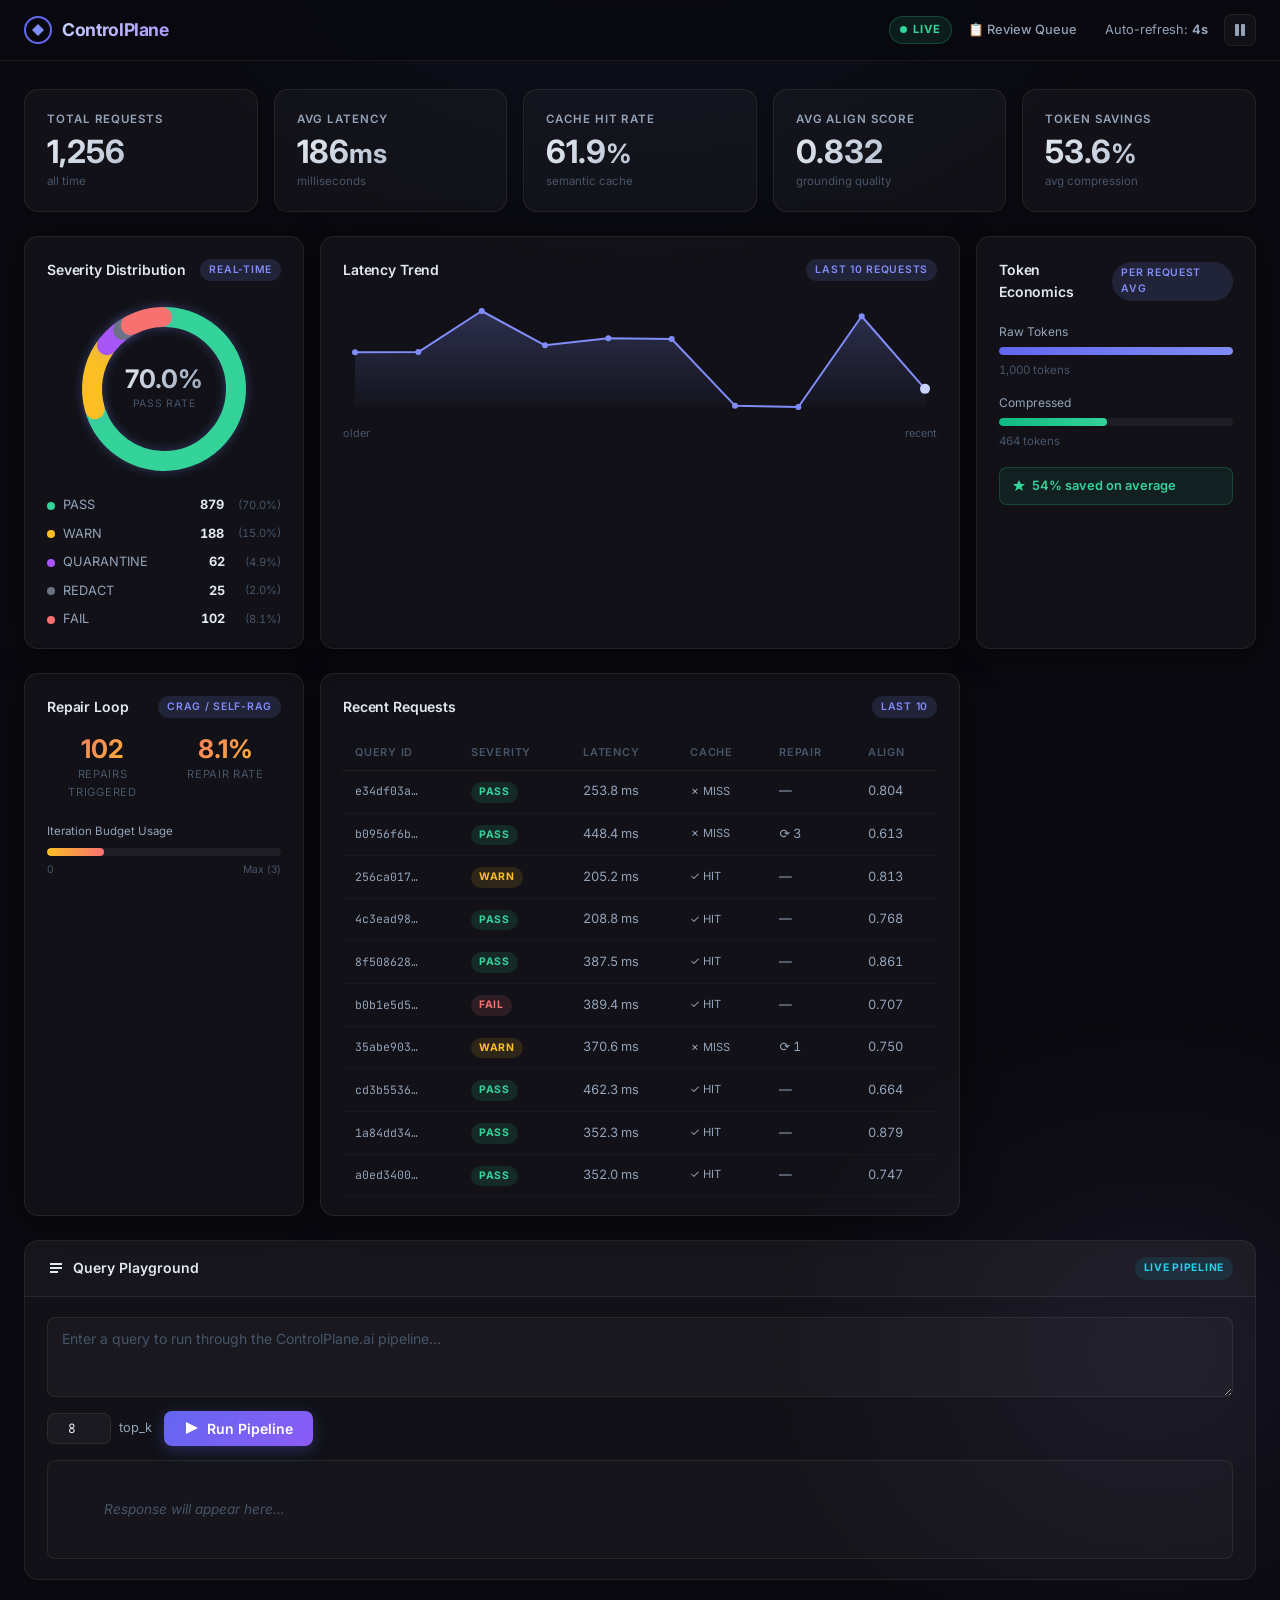
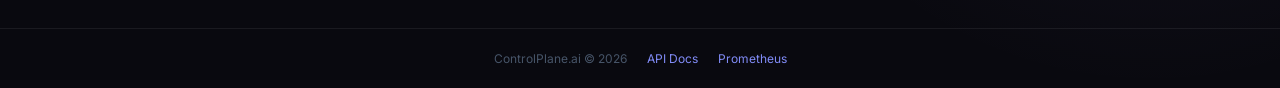
==== dashboard/index.html @ f4336ec2 "Initial commit for ControlPlane.ai Governance Architecture (removed large checkpoint)" ====
<!DOCTYPE html>
<html lang="en">
<head>
  <meta charset="UTF-8" />
  <meta name="viewport" content="width=device-width, initial-scale=1.0" />
  <title>ControlPlane.ai — Live Metrics Dashboard</title>
  <meta name="description" content="Real-time observability dashboard for the ControlPlane.ai LLM middleware: latency, token economics, cache performance, and hallucination detection." />
  <link rel="preconnect" href="https://fonts.googleapis.com" />
  <link rel="preconnect" href="https://fonts.gstatic.com" crossorigin />
  <link href="https://fonts.googleapis.com/css2?family=Inter:wght@300;400;500;600;700&family=JetBrains+Mono:wght@400;500&display=swap" rel="stylesheet" />
  <link rel="stylesheet" href="dashboard.css" />
</head>
<body>
  <!-- ═══════════════════════════════════════════════════════
       HEADER
  ════════════════════════════════════════════════════════ -->
  <header class="header">
    <div class="header-inner">
      <div class="logo-group">
        <div class="logo-icon" aria-hidden="true">
          <svg width="28" height="28" viewBox="0 0 28 28" fill="none">
            <circle cx="14" cy="14" r="13" stroke="url(#lg1)" stroke-width="2"/>
            <path d="M8 14 L14 8 L20 14 L14 20 Z" fill="url(#lg2)"/>
            <defs>
              <linearGradient id="lg1" x1="0" y1="0" x2="28" y2="28">
                <stop stop-color="#6366f1"/>
                <stop offset="1" stop-color="#a78bfa"/>
              </linearGradient>
              <linearGradient id="lg2" x1="0" y1="0" x2="28" y2="28">
                <stop stop-color="#818cf8"/>
                <stop offset="1" stop-color="#c4b5fd"/>
              </linearGradient>
            </defs>
          </svg>
        </div>
        <span class="logo-text">ControlPlane<span class="logo-dot">.ai</span></span>
      </div>
      <div class="header-right">
        <div class="live-badge" id="liveIndicator">
          <span class="live-dot"></span>
          <span>LIVE</span>
        </div>
        <a href="/dashboard/hitl.html" style="color: var(--clr-text-sub); font-size: 0.8rem; text-decoration: none; margin-right: 12px; font-weight: 500;">📋 Review Queue</a>
        <span class="update-label">Auto-refresh: <strong id="refreshCountdown">5s</strong></span>
        <button class="btn-icon" id="pauseBtn" title="Pause refresh" aria-label="Pause auto-refresh">
          <svg width="16" height="16" viewBox="0 0 16 16" fill="currentColor">
            <rect x="3" y="2" width="4" height="12" rx="1"/>
            <rect x="9" y="2" width="4" height="12" rx="1"/>
          </svg>
        </button>
      </div>
    </div>
  </header>

  <!-- ═══════════════════════════════════════════════════════
       MAIN CONTENT
  ════════════════════════════════════════════════════════ -->
  <main class="main">

    <!-- ── KPI Row ─────────────────────────────────────── -->
    <section class="kpi-row" aria-label="Key Performance Indicators">
      <div class="kpi-card" id="kpiTotal">
        <div class="kpi-label">Total Requests</div>
        <div class="kpi-value" id="valTotal">—</div>
        <div class="kpi-sub">all time</div>
      </div>
      <div class="kpi-card kpi-latency" id="kpiLatency">
        <div class="kpi-label">Avg Latency</div>
        <div class="kpi-value" id="valLatency">—</div>
        <div class="kpi-sub">milliseconds</div>
      </div>
      <div class="kpi-card kpi-cache" id="kpiCache">
        <div class="kpi-label">Cache Hit Rate</div>
        <div class="kpi-value" id="valCacheRate">—</div>
        <div class="kpi-sub">semantic cache</div>
      </div>
      <div class="kpi-card kpi-align" id="kpiAlign">
        <div class="kpi-label">Avg Align Score</div>
        <div class="kpi-value" id="valAlign">—</div>
        <div class="kpi-sub">grounding quality</div>
      </div>
      <div class="kpi-card kpi-savings" id="kpiSavings">
        <div class="kpi-label">Token Savings</div>
        <div class="kpi-value" id="valSavings">—</div>
        <div class="kpi-sub">avg compression</div>
      </div>
    </section>

    <!-- ── Charts Row ──────────────────────────────────── -->
    <section class="charts-row" aria-label="Pipeline Analytics">

      <!-- Severity Distribution -->
      <div class="chart-card" id="severityCard">
        <div class="chart-header">
          <h2 class="chart-title">Severity Distribution</h2>
          <span class="chart-badge">Real-time</span>
        </div>
        <div class="donut-container">
          <canvas id="severityChart" width="180" height="180" aria-label="Severity distribution donut chart"></canvas>
          <div class="donut-center">
            <div class="donut-center-value" id="donutPassPct">—</div>
            <div class="donut-center-label">PASS rate</div>
          </div>
        </div>
        <div class="legend" id="severityLegend">
          <div class="legend-item"><span class="legend-dot pass"></span> PASS <strong id="legPass">0</strong><span id="legPassPct" class="legend-pct"></span></div>
          <div class="legend-item"><span class="legend-dot warn"></span> WARN <strong id="legWarn">0</strong><span id="legWarnPct" class="legend-pct"></span></div>
          <div class="legend-item"><span class="legend-dot quarantine"></span> QUARANTINE <strong id="legQuarantine">0</strong><span id="legQuarantinePct" class="legend-pct"></span></div>
          <div class="legend-item"><span class="legend-dot redact"></span> REDACT <strong id="legRedact">0</strong><span id="legRedactPct" class="legend-pct"></span></div>
          <div class="legend-item"><span class="legend-dot fail"></span> FAIL <strong id="legFail">0</strong><span id="legFailPct" class="legend-pct"></span></div>
        </div>
      </div>

      <!-- Latency Sparkline -->
      <div class="chart-card wide" id="latencyCard">
        <div class="chart-header">
          <h2 class="chart-title">Latency Trend</h2>
          <span class="chart-badge">Last 10 requests</span>
        </div>
        <div class="sparkline-container">
          <canvas id="latencyChart" aria-label="Latency sparkline chart"></canvas>
        </div>
        <div class="sparkline-labels">
          <span>older</span>
          <span>recent</span>
        </div>
      </div>

      <!-- Token Economics -->
      <div class="chart-card" id="tokenCard">
        <div class="chart-header">
          <h2 class="chart-title">Token Economics</h2>
          <span class="chart-badge">Per request avg</span>
        </div>
        <div class="token-bars">
          <div class="token-bar-group">
            <div class="token-bar-label">Raw Tokens</div>
            <div class="token-bar-track">
              <div class="token-bar raw" id="barRaw" style="width: 100%"></div>
            </div>
            <div class="token-bar-val" id="valRawTokens">—</div>
          </div>
          <div class="token-bar-group">
            <div class="token-bar-label">Compressed</div>
            <div class="token-bar-track">
              <div class="token-bar compressed" id="barCompressed" style="width: 50%"></div>
            </div>
            <div class="token-bar-val" id="valCompressedTokens">—</div>
          </div>
        </div>
        <div class="token-savings-badge" id="tokenSavingsBadge">
          <svg width="14" height="14" viewBox="0 0 14 14" fill="currentColor"><path d="M7 1L9 5H13L9.5 8L11 12L7 9.5L3 12L4.5 8L1 5H5L7 1Z"/></svg>
          <span id="tokenSavingsText">—% saved</span>
        </div>
      </div>

    </section>

    <!-- ── Bottom Row ──────────────────────────────────── -->
    <section class="bottom-row" aria-label="Repair Loop and Recent Activity">

      <!-- Repair Loop Stats -->
      <div class="chart-card" id="repairCard">
        <div class="chart-header">
          <h2 class="chart-title">Repair Loop</h2>
          <span class="chart-badge">CRAG / Self-RAG</span>
        </div>
        <div class="repair-stats">
          <div class="repair-stat">
            <div class="repair-stat-val" id="valRepairCount">—</div>
            <div class="repair-stat-label">Repairs Triggered</div>
          </div>
          <div class="repair-stat">
            <div class="repair-stat-val" id="valRepairRate">—</div>
            <div class="repair-stat-label">Repair Rate</div>
          </div>
        </div>
        <div class="repair-meter-label">Iteration Budget Usage</div>
        <div class="repair-meter-track">
          <div class="repair-meter-fill" id="repairMeter" style="width: 0%"></div>
        </div>
        <div class="repair-meter-captions">
          <span>0</span>
          <span>Max (3)</span>
        </div>
      </div>

      <!-- Recent Requests Table -->
      <div class="chart-card wide" id="recentCard">
        <div class="chart-header">
          <h2 class="chart-title">Recent Requests</h2>
          <span class="chart-badge">Last 10</span>
        </div>
        <div class="table-wrapper">
          <table class="req-table" id="recentTable" aria-label="Recent pipeline requests">
            <thead>
              <tr>
                <th>Query ID</th>
                <th>Severity</th>
                <th>Latency</th>
                <th>Cache</th>
                <th>Repair</th>
                <th>Align</th>
              </tr>
            </thead>
            <tbody id="recentTableBody">
              <tr><td colspan="6" class="empty-row">Waiting for data…</td></tr>
            </tbody>
          </table>
        </div>
      </div>

    </section>

    <!-- ── Try It Panel ────────────────────────────────── -->
    <section class="try-panel" aria-label="Live query playground">
      <div class="try-header">
        <h2 class="try-title">
          <svg width="18" height="18" viewBox="0 0 18 18" fill="currentColor" aria-hidden="true">
            <path d="M3 3h12v2H3V3zm0 4h12v2H3V7zm0 4h8v2H3v-2z"/>
          </svg>
          Query Playground
        </h2>
        <span class="try-badge">Live Pipeline</span>
      </div>
      <div class="try-body">
        <textarea
          id="queryInput"
          class="query-textarea"
          placeholder="Enter a query to run through the ControlPlane.ai pipeline…"
          rows="3"
          aria-label="Query input"
        ></textarea>
        <div class="try-controls">
          <label class="try-option">
            <input type="number" id="topKInput" value="8" min="1" max="50" aria-label="Top K chunks" />
            <span>top_k</span>
          </label>
          <button class="btn-primary" id="submitQueryBtn" aria-label="Submit query">
            <svg width="16" height="16" viewBox="0 0 16 16" fill="currentColor" aria-hidden="true">
              <path d="M2 2l12 6-12 6V2z"/>
            </svg>
            Run Pipeline
          </button>
        </div>
        <div class="try-output" id="tryOutput" aria-live="polite">
          <span class="try-placeholder">Response will appear here…</span>
        </div>
      </div>
    </section>

  </main>

  <!-- ═══════════════════════════════════════════════════════
       FOOTER
  ════════════════════════════════════════════════════════ -->
  <footer class="footer">
    <span>ControlPlane.ai © 2026</span>
    <a href="/docs" class="footer-link" target="_blank" rel="noopener">API Docs</a>
    <a href="/metrics" class="footer-link" target="_blank" rel="noopener">Prometheus</a>
  </footer>

  <script src="dashboard.js"></script>
</body>
</html>
---- dashboard/dashboard.css ----
/* ═══════════════════════════════════════════════════════════
   ControlPlane.ai — Dashboard Styles
   Design system: dark glassmorphism + indigo-violet palette
   ════════════════════════════════════════════════════════ */

/* ── Tokens ─────────────────────────────────────────────── */
:root {
  --clr-bg: #09090f;
  --clr-surface: rgba(255, 255, 255, 0.035);
  --clr-surface-hover: rgba(255, 255, 255, 0.06);
  --clr-border: rgba(255, 255, 255, 0.07);
  --clr-border-hover: rgba(255, 255, 255, 0.14);

  --clr-primary: #818cf8;
  --clr-primary-dim: rgba(129, 140, 248, 0.15);
  --clr-violet: #a78bfa;
  --clr-cyan: #22d3ee;

  --clr-pass: #34d399;
  --clr-warn: #fbbf24;
  --clr-fail: #f87171;
  --clr-quarantine: #a855f7;
  --clr-redact: #6b7280;

  --clr-text: #e2e8f0;
  --clr-text-sub: #94a3b8;
  --clr-text-dim: #475569;

  --radius-sm: 8px;
  --radius-md: 14px;
  --radius-lg: 20px;

  --font-body: 'Inter', system-ui, sans-serif;
  --font-mono: 'JetBrains Mono', 'Fira Code', monospace;

  --shadow-glow: 0 0 40px rgba(129, 140, 248, 0.08);
  --shadow-card: 0 4px 32px rgba(0, 0, 0, 0.4);
}

/* ── Reset & Base ────────────────────────────────────────── */
*, *::before, *::after { box-sizing: border-box; margin: 0; padding: 0; }

html { font-size: 16px; scroll-behavior: smooth; }

body {
  font-family: var(--font-body);
  background: var(--clr-bg);
  color: var(--clr-text);
  min-height: 100vh;
  line-height: 1.6;
  background-image:
    radial-gradient(ellipse 80% 60% at 50% -20%, rgba(99, 102, 241, 0.12) 0%, transparent 60%),
    radial-gradient(ellipse 60% 40% at 90% 80%, rgba(167, 139, 250, 0.07) 0%, transparent 50%);
}

/* ── Header ─────────────────────────────────────────────── */
.header {
  position: sticky;
  top: 0;
  z-index: 100;
  backdrop-filter: blur(20px);
  -webkit-backdrop-filter: blur(20px);
  background: rgba(9, 9, 15, 0.85);
  border-bottom: 1px solid var(--clr-border);
}

.header-inner {
  max-width: 1400px;
  margin: 0 auto;
  padding: 0 24px;
  height: 60px;
  display: flex;
  align-items: center;
  justify-content: space-between;
}

.logo-group {
  display: flex;
  align-items: center;
  gap: 10px;
}

.logo-icon { display: flex; align-items: center; }

.logo-text {
  font-size: 1.1rem;
  font-weight: 700;
  letter-spacing: -0.02em;
  background: linear-gradient(135deg, #c7d2fe, #a78bfa);
  -webkit-background-clip: text;
  -webkit-text-fill-color: transparent;
  background-clip: text;
}

.logo-dot { opacity: 0.7; }

.header-right {
  display: flex;
  align-items: center;
  gap: 16px;
}

.live-badge {
  display: flex;
  align-items: center;
  gap: 6px;
  font-size: 0.7rem;
  font-weight: 700;
  letter-spacing: 0.08em;
  color: var(--clr-pass);
  background: rgba(52, 211, 153, 0.1);
  border: 1px solid rgba(52, 211, 153, 0.25);
  border-radius: 100px;
  padding: 4px 10px;
}

.live-dot {
  width: 7px;
  height: 7px;
  border-radius: 50%;
  background: var(--clr-pass);
  animation: pulse-dot 2s ease-in-out infinite;
}

@keyframes pulse-dot {
  0%, 100% { opacity: 1; transform: scale(1); }
  50% { opacity: 0.5; transform: scale(0.7); }
}

.update-label {
  font-size: 0.8rem;
  color: var(--clr-text-sub);
}

.btn-icon {
  width: 32px;
  height: 32px;
  border: 1px solid var(--clr-border);
  border-radius: var(--radius-sm);
  background: var(--clr-surface);
  color: var(--clr-text-sub);
  cursor: pointer;
  display: flex;
  align-items: center;
  justify-content: center;
  transition: all 0.2s;
}

.btn-icon:hover {
  background: var(--clr-surface-hover);
  border-color: var(--clr-border-hover);
  color: var(--clr-text);
}

/* ── Main Layout ─────────────────────────────────────────── */
.main {
  max-width: 1400px;
  margin: 0 auto;
  padding: 28px 24px 48px;
  display: flex;
  flex-direction: column;
  gap: 24px;
}

/* ── KPI Row ─────────────────────────────────────────────── */
.kpi-row {
  display: grid;
  grid-template-columns: repeat(5, 1fr);
  gap: 16px;
}

.kpi-card {
  background: var(--clr-surface);
  border: 1px solid var(--clr-border);
  border-radius: var(--radius-md);
  padding: 20px 22px;
  position: relative;
  overflow: hidden;
  transition: border-color 0.2s, transform 0.2s;
  cursor: default;
}

.kpi-card::before {
  content: '';
  position: absolute;
  top: 0; left: 0; right: 0;
  height: 2px;
  background: linear-gradient(90deg, var(--clr-primary), var(--clr-violet));
  opacity: 0;
  transition: opacity 0.3s;
}

.kpi-card:hover {
  border-color: var(--clr-border-hover);
  transform: translateY(-2px);
}

.kpi-card:hover::before { opacity: 1; }

.kpi-latency::before { background: linear-gradient(90deg, var(--clr-cyan), var(--clr-primary)); }
.kpi-cache::before   { background: linear-gradient(90deg, var(--clr-pass), var(--clr-cyan)); }
.kpi-align::before   { background: linear-gradient(90deg, var(--clr-warn), var(--clr-violet)); }
.kpi-savings::before { background: linear-gradient(90deg, var(--clr-violet), var(--clr-fail)); }

.kpi-label {
  font-size: 0.72rem;
  font-weight: 600;
  text-transform: uppercase;
  letter-spacing: 0.08em;
  color: var(--clr-text-sub);
  margin-bottom: 8px;
}

.kpi-value {
  font-size: 2rem;
  font-weight: 700;
  line-height: 1;
  background: linear-gradient(135deg, #e2e8f0, #94a3b8);
  -webkit-background-clip: text;
  -webkit-text-fill-color: transparent;
  background-clip: text;
  margin-bottom: 4px;
}

.kpi-sub {
  font-size: 0.72rem;
  color: var(--clr-text-dim);
}

/* ── Chart Cards ─────────────────────────────────────────── */
.charts-row, .bottom-row {
  display: grid;
  grid-template-columns: 280px 1fr 280px;
  gap: 16px;
}

.chart-card {
  background: var(--clr-surface);
  border: 1px solid var(--clr-border);
  border-radius: var(--radius-md);
  padding: 22px 22px 18px;
  box-shadow: var(--shadow-card);
  transition: border-color 0.2s;
}

.chart-card:hover { border-color: var(--clr-border-hover); }

.chart-card.wide { grid-column: 2 / 3; }

.chart-header {
  display: flex;
  align-items: center;
  justify-content: space-between;
  margin-bottom: 18px;
}

.chart-title {
  font-size: 0.875rem;
  font-weight: 600;
  color: var(--clr-text);
  letter-spacing: -0.01em;
}

.chart-badge {
  font-size: 0.65rem;
  font-weight: 600;
  text-transform: uppercase;
  letter-spacing: 0.07em;
  color: var(--clr-primary);
  background: var(--clr-primary-dim);
  border-radius: 100px;
  padding: 3px 9px;
}

/* ── Donut Chart ─────────────────────────────────────────── */
.donut-container {
  position: relative;
  display: flex;
  justify-content: center;
  align-items: center;
  margin: 0 auto 16px;
  width: 180px;
  height: 180px;
}

.donut-center {
  position: absolute;
  text-align: center;
  pointer-events: none;
}

.donut-center-value {
  font-size: 1.6rem;
  font-weight: 700;
  background: linear-gradient(135deg, #e2e8f0, #94a3b8);
  -webkit-background-clip: text;
  -webkit-text-fill-color: transparent;
  background-clip: text;
  line-height: 1;
}

.donut-center-label {
  font-size: 0.65rem;
  color: var(--clr-text-dim);
  text-transform: uppercase;
  letter-spacing: 0.07em;
  margin-top: 4px;
}

.legend {
  display: flex;
  flex-direction: column;
  gap: 8px;
}

.legend-item {
  display: flex;
  align-items: center;
  gap: 8px;
  font-size: 0.8rem;
  color: var(--clr-text-sub);
}

.legend-item strong { margin-left: auto; color: var(--clr-text); font-variant-numeric: tabular-nums; }
.legend-pct { font-size: 0.7rem; color: var(--clr-text-dim); margin-left: 6px; font-variant-numeric: tabular-nums; min-width: 42px; text-align: right; }

.legend-dot {
  width: 8px;
  height: 8px;
  border-radius: 50%;
  flex-shrink: 0;
}

.legend-dot.pass { background: var(--clr-pass); }
.legend-dot.warn { background: var(--clr-warn); }
.legend-dot.quarantine { background: var(--clr-quarantine); }
.legend-dot.redact { background: var(--clr-redact); }
.legend-dot.fail { background: var(--clr-fail); }

/* ── Sparkline ───────────────────────────────────────────── */
.sparkline-container {
  width: 100%;
  height: 120px;
  position: relative;
}

.sparkline-container canvas { width: 100% !important; height: 100% !important; }

.sparkline-labels {
  display: flex;
  justify-content: space-between;
  font-size: 0.68rem;
  color: var(--clr-text-dim);
  margin-top: 6px;
}

/* ── Token Economics ─────────────────────────────────────── */
.token-bars {
  display: flex;
  flex-direction: column;
  gap: 14px;
  margin-bottom: 16px;
}

.token-bar-group { display: flex; flex-direction: column; gap: 6px; }

.token-bar-label { font-size: 0.75rem; color: var(--clr-text-sub); }

.token-bar-track {
  height: 8px;
  background: rgba(255,255,255,0.05);
  border-radius: 100px;
  overflow: hidden;
}

.token-bar {
  height: 100%;
  border-radius: 100px;
  transition: width 0.6s cubic-bezier(0.4, 0, 0.2, 1);
}

.token-bar.raw { background: linear-gradient(90deg, #6366f1, #818cf8); }
.token-bar.compressed { background: linear-gradient(90deg, #10b981, #34d399); }

.token-bar-val {
  font-size: 0.72rem;
  color: var(--clr-text-dim);
  font-variant-numeric: tabular-nums;
}

.token-savings-badge {
  display: flex;
  align-items: center;
  gap: 6px;
  background: rgba(52, 211, 153, 0.08);
  border: 1px solid rgba(52, 211, 153, 0.2);
  border-radius: var(--radius-sm);
  padding: 8px 12px;
  font-size: 0.8rem;
  font-weight: 600;
  color: var(--clr-pass);
}

/* ── Repair Loop ─────────────────────────────────────────── */
.repair-stats {
  display: grid;
  grid-template-columns: 1fr 1fr;
  gap: 12px;
  margin-bottom: 20px;
}

.repair-stat { text-align: center; }

.repair-stat-val {
  font-size: 1.6rem;
  font-weight: 700;
  background: linear-gradient(135deg, #f87171, #fbbf24);
  -webkit-background-clip: text;
  -webkit-text-fill-color: transparent;
  background-clip: text;
  line-height: 1;
}

.repair-stat-label {
  font-size: 0.7rem;
  color: var(--clr-text-dim);
  margin-top: 4px;
  text-transform: uppercase;
  letter-spacing: 0.06em;
}

.repair-meter-label {
  font-size: 0.72rem;
  color: var(--clr-text-sub);
  margin-bottom: 8px;
}

.repair-meter-track {
  height: 8px;
  background: rgba(255,255,255,0.05);
  border-radius: 100px;
  overflow: hidden;
  margin-bottom: 6px;
}

.repair-meter-fill {
  height: 100%;
  background: linear-gradient(90deg, #fbbf24, #f87171);
  border-radius: 100px;
  transition: width 0.6s cubic-bezier(0.4, 0, 0.2, 1);
}

.repair-meter-captions {
  display: flex;
  justify-content: space-between;
  font-size: 0.65rem;
  color: var(--clr-text-dim);
}

/* ── Recent Requests Table ───────────────────────────────── */
.table-wrapper { overflow-x: auto; }

.req-table {
  width: 100%;
  border-collapse: collapse;
  font-size: 0.8rem;
}

.req-table th {
  text-align: left;
  padding: 8px 12px;
  font-size: 0.68rem;
  font-weight: 600;
  text-transform: uppercase;
  letter-spacing: 0.07em;
  color: var(--clr-text-dim);
  border-bottom: 1px solid var(--clr-border);
}

.req-table td {
  padding: 10px 12px;
  border-bottom: 1px solid rgba(255,255,255,0.03);
  font-variant-numeric: tabular-nums;
  color: var(--clr-text-sub);
  vertical-align: middle;
}

.req-table tbody tr {
  transition: background 0.15s;
}

.req-table tbody tr:hover { background: rgba(255,255,255,0.02); }

.empty-row { text-align: center; color: var(--clr-text-dim); padding: 32px !important; }

.sev-pill {
  display: inline-block;
  font-size: 0.65rem;
  font-weight: 700;
  text-transform: uppercase;
  letter-spacing: 0.07em;
  border-radius: 100px;
  padding: 2px 8px;
}

.sev-pill.pass { background: rgba(52,211,153,0.12); color: var(--clr-pass); }
.sev-pill.warn { background: rgba(251,191,36,0.12); color: var(--clr-warn); }
.sev-pill.fail { background: rgba(248,113,113,0.12); color: var(--clr-fail); }
.sev-pill.quarantine { background: rgba(168,85,247,0.12); color: var(--clr-quarantine); }
.sev-pill.redact { background: rgba(107,114,128,0.12); color: var(--clr-redact); }

strong.pass, .tag.pass {
  color: var(--clr-pass);
  border-color: var(--clr-pass);
  background: rgba(52, 211, 153, 0.1);
}
strong.warn, .tag.warn {
  color: var(--clr-warn);
  border-color: var(--clr-warn);
  background: rgba(251, 191, 36, 0.1);
}
strong.fail, .tag.fail {
  color: var(--clr-fail);
  border-color: var(--clr-fail);
  background: rgba(248, 113, 113, 0.1);
}
strong.quarantine, .tag.quarantine {
  color: var(--clr-quarantine);
  border-color: var(--clr-quarantine);
  background: rgba(168, 85, 247, 0.1);
}
strong.redact, .tag.redact {
  color: var(--clr-redact);
  border-color: var(--clr-redact);
  background: rgba(107, 114, 128, 0.1);
}

.cache-hit   { color: var(--clr-pass); font-size: 0.7rem; }
.cache-miss  { color: var(--clr-text-dim); font-size: 0.7rem; }
.query-id    { font-family: var(--font-mono); font-size: 0.72rem; color: var(--clr-text-dim); }

/* ── Query Playground ────────────────────────────────────── */
.try-panel {
  background: var(--clr-surface);
  border: 1px solid var(--clr-border);
  border-radius: var(--radius-md);
  overflow: hidden;
}

.try-header {
  display: flex;
  align-items: center;
  justify-content: space-between;
  padding: 16px 22px;
  border-bottom: 1px solid var(--clr-border);
  background: rgba(255,255,255,0.02);
}

.try-title {
  font-size: 0.875rem;
  font-weight: 600;
  display: flex;
  align-items: center;
  gap: 8px;
  color: var(--clr-text);
}

.try-badge {
  font-size: 0.65rem;
  font-weight: 700;
  text-transform: uppercase;
  letter-spacing: 0.07em;
  color: var(--clr-cyan);
  background: rgba(34, 211, 238, 0.1);
  border-radius: 100px;
  padding: 3px 9px;
}

.try-body { padding: 20px 22px; display: flex; flex-direction: column; gap: 14px; }

.query-textarea {
  width: 100%;
  background: rgba(255,255,255,0.03);
  border: 1px solid var(--clr-border);
  border-radius: var(--radius-sm);
  color: var(--clr-text);
  font-family: var(--font-body);
  font-size: 0.875rem;
  padding: 12px 14px;
  resize: vertical;
  min-height: 80px;
  transition: border-color 0.2s, box-shadow 0.2s;
  outline: none;
}

.query-textarea:focus {
  border-color: var(--clr-primary);
  box-shadow: 0 0 0 3px rgba(129, 140, 248, 0.12);
}

.query-textarea::placeholder { color: var(--clr-text-dim); }

.try-controls {
  display: flex;
  align-items: center;
  gap: 12px;
}

.try-option {
  display: flex;
  align-items: center;
  gap: 8px;
  font-size: 0.8rem;
  color: var(--clr-text-sub);
  cursor: pointer;
}

.try-option input[type="number"] {
  width: 64px;
  background: rgba(255,255,255,0.04);
  border: 1px solid var(--clr-border);
  border-radius: var(--radius-sm);
  color: var(--clr-text);
  font-family: var(--font-mono);
  font-size: 0.8rem;
  padding: 6px 8px;
  text-align: center;
  outline: none;
  transition: border-color 0.2s;
}

.try-option input[type="number"]:focus { border-color: var(--clr-primary); }

.btn-primary {
  display: inline-flex;
  align-items: center;
  gap: 7px;
  background: linear-gradient(135deg, #6366f1, #8b5cf6);
  border: none;
  border-radius: var(--radius-sm);
  color: #fff;
  font-family: var(--font-body);
  font-size: 0.875rem;
  font-weight: 600;
  padding: 9px 20px;
  cursor: pointer;
  transition: opacity 0.2s, transform 0.15s, box-shadow 0.2s;
  box-shadow: 0 4px 16px rgba(99, 102, 241, 0.3);
}

.btn-primary:hover { opacity: 0.9; transform: translateY(-1px); box-shadow: 0 6px 24px rgba(99, 102, 241, 0.4); }
.btn-primary:active { transform: translateY(0); }
.btn-primary:disabled { opacity: 0.5; cursor: not-allowed; transform: none; }

.try-output {
  background: rgba(255,255,255,0.02);
  border: 1px solid var(--clr-border);
  border-radius: var(--radius-sm);
  padding: 14px 16px;
  font-size: 0.85rem;
  line-height: 1.7;
  min-height: 80px;
  color: var(--clr-text);
  white-space: pre-wrap;
  word-break: break-word;
}

.try-placeholder { color: var(--clr-text-dim); font-style: italic; }

.try-output .meta-row {
  display: flex;
  gap: 16px;
  flex-wrap: wrap;
  margin-top: 12px;
  padding-top: 12px;
  border-top: 1px solid var(--clr-border);
  font-size: 0.72rem;
  font-family: var(--font-mono);
  color: var(--clr-text-sub);
}

.try-output .meta-row span strong { color: var(--clr-primary); }

/* ── Footer ──────────────────────────────────────────────── */
.footer {
  text-align: center;
  padding: 20px 24px;
  font-size: 0.75rem;
  color: var(--clr-text-dim);
  display: flex;
  align-items: center;
  justify-content: center;
  gap: 20px;
  border-top: 1px solid var(--clr-border);
}

.footer-link {
  color: var(--clr-primary);
  text-decoration: none;
  transition: opacity 0.2s;
}

.footer-link:hover { opacity: 0.7; }

/* ── Responsive ──────────────────────────────────────────── */
@media (max-width: 1100px) {
  .kpi-row { grid-template-columns: repeat(3, 1fr); }
  .charts-row, .bottom-row { grid-template-columns: 1fr 1fr; }
  .chart-card.wide { grid-column: 1 / -1; }
}

@media (max-width: 700px) {
  .kpi-row { grid-template-columns: 1fr 1fr; }
  .charts-row, .bottom-row { grid-template-columns: 1fr; }
  .chart-card.wide { grid-column: auto; }
  .header-inner { padding: 0 16px; }
  .main { padding: 16px 16px 40px; }
}

/* ── Flagged Request Card ─────────────────────────────────── */
@keyframes flagged-in {
  from { opacity: 0; transform: translateY(6px); }
  to   { opacity: 1; transform: translateY(0); }
}

.flagged-card {
  display: flex;
  flex-direction: column;
  gap: 14px;
  background: rgba(248, 113, 113, 0.05);
  border: 1px solid rgba(248, 113, 113, 0.3);
  border-radius: var(--radius-sm);
  padding: 16px;
  animation: flagged-in 0.3s ease-out;
  /* Override the pre-wrap from .try-output so inner layout works */
  white-space: normal;
}

.flagged-header {
  display: flex;
  align-items: center;
  gap: 10px;
  flex-wrap: wrap;
}

.flagged-icon {
  font-size: 1.2rem;
  line-height: 1;
}

.flagged-title {
  font-size: 0.95rem;
  font-weight: 700;
  color: var(--clr-fail);
  letter-spacing: -0.01em;
}

.flagged-badge {
  margin-left: auto;
  font-size: 0.6rem;
  font-weight: 700;
  text-transform: uppercase;
  letter-spacing: 0.08em;
  color: var(--clr-pass);
  background: rgba(52, 211, 153, 0.1);
  border: 1px solid rgba(52, 211, 153, 0.25);
  border-radius: 100px;
  padding: 3px 10px;
  white-space: nowrap;
}

.flagged-reason {
  background: rgba(255, 255, 255, 0.03);
  border: 1px solid rgba(255, 255, 255, 0.06);
  border-radius: var(--radius-sm);
  padding: 10px 14px;
}

.flagged-reason strong {
  display: block;
  font-size: 0.65rem;
  font-weight: 700;
  text-transform: uppercase;
  letter-spacing: 0.08em;
  color: var(--clr-text-dim);
  margin-bottom: 5px;
}

.flagged-reason p {
  font-size: 0.82rem;
  color: var(--clr-text-sub);
  line-height: 1.5;
  word-break: break-word;
}

.flagged-signals strong {
  display: block;
  font-size: 0.65rem;
  font-weight: 700;
  text-transform: uppercase;
  letter-spacing: 0.08em;
  color: var(--clr-text-dim);
  margin-bottom: 7px;
}

.signal-chips {
  display: flex;
  flex-wrap: wrap;
  gap: 6px;
}

.signal-chip {
  display: inline-block;
  font-size: 0.68rem;
  font-weight: 600;
  font-family: var(--font-mono);
  text-transform: uppercase;
  letter-spacing: 0.05em;
  color: var(--clr-warn);
  background: rgba(251, 191, 36, 0.1);
  border: 1px solid rgba(251, 191, 36, 0.25);
  border-radius: 100px;
  padding: 3px 10px;
}

.flagged-risk strong {
  display: block;
  font-size: 0.65rem;
  font-weight: 700;
  text-transform: uppercase;
  letter-spacing: 0.08em;
  color: var(--clr-text-dim);
  margin-bottom: 7px;
}

.risk-bar-track {
  height: 6px;
  background: rgba(255, 255, 255, 0.06);
  border-radius: 100px;
  overflow: hidden;
  margin-bottom: 5px;
}

.risk-bar-fill {
  height: 100%;
  border-radius: 100px;
  transition: width 0.5s cubic-bezier(0.4, 0, 0.2, 1);
}

.risk-label {
  font-size: 0.7rem;
  font-family: var(--font-mono);
  color: var(--clr-text-dim);
}

/* Guard verdict badge on normal (allowed) responses */
.try-output .meta-row span[style*="clr-pass"] strong,
.try-output .meta-row span[style*="clr-warn"] strong {
  color: inherit;
}
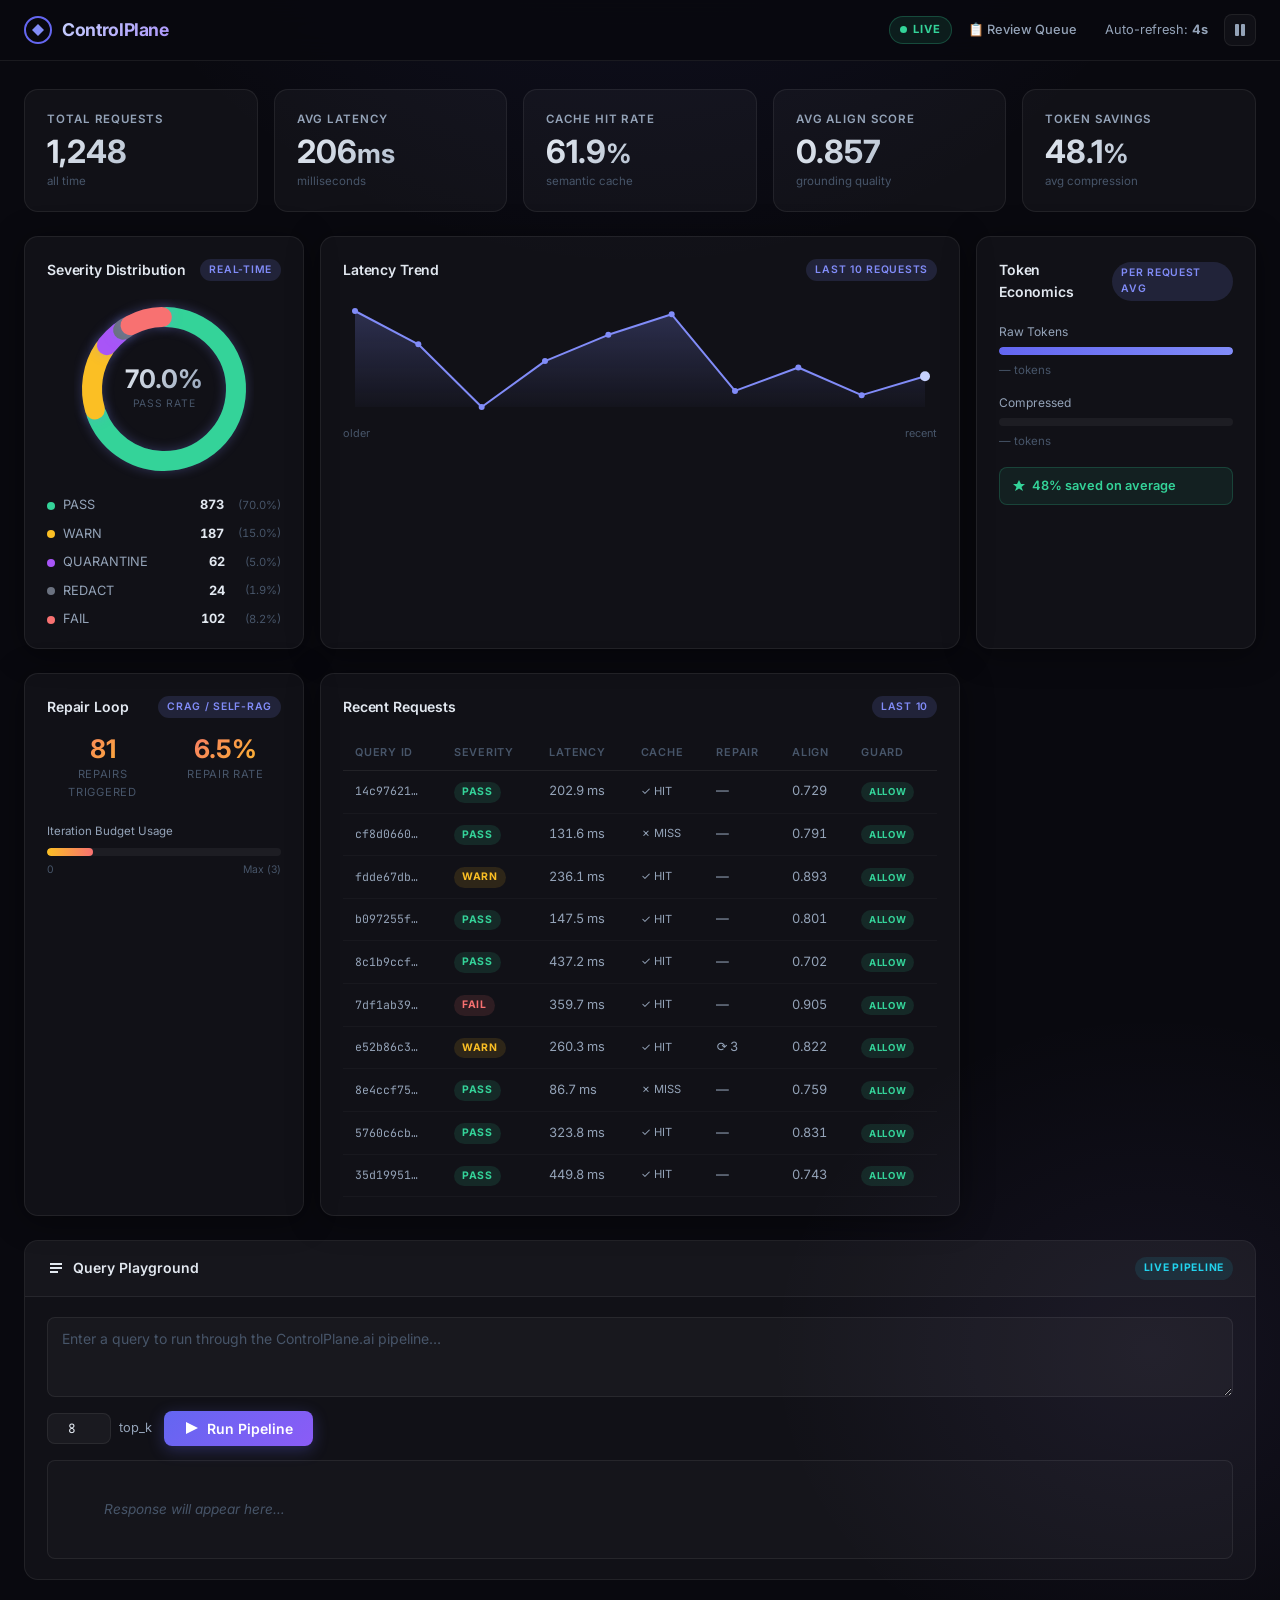
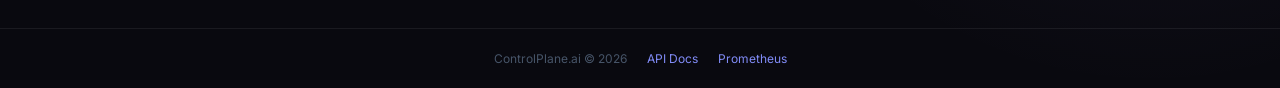
==== commit 6852744d: "Fix recent requests table Guard column and add cache buster" ====
--- a/dashboard/index.html
+++ b/dashboard/index.html
@@ -201,10 +201,11 @@
                 <th>Cache</th>
                 <th>Repair</th>
                 <th>Align</th>
+                <th>Guard</th>
               </tr>
             </thead>
             <tbody id="recentTableBody">
-              <tr><td colspan="6" class="empty-row">Waiting for data…</td></tr>
+              <tr><td colspan="7" class="empty-row">Waiting for data…</td></tr>
             </tbody>
           </table>
         </div>
@@ -260,6 +261,6 @@
     <a href="/metrics" class="footer-link" target="_blank" rel="noopener">Prometheus</a>
   </footer>
 
-  <script src="dashboard.js"></script>
+  <script src="dashboard.js?v=3"></script>
 </body>
 </html>
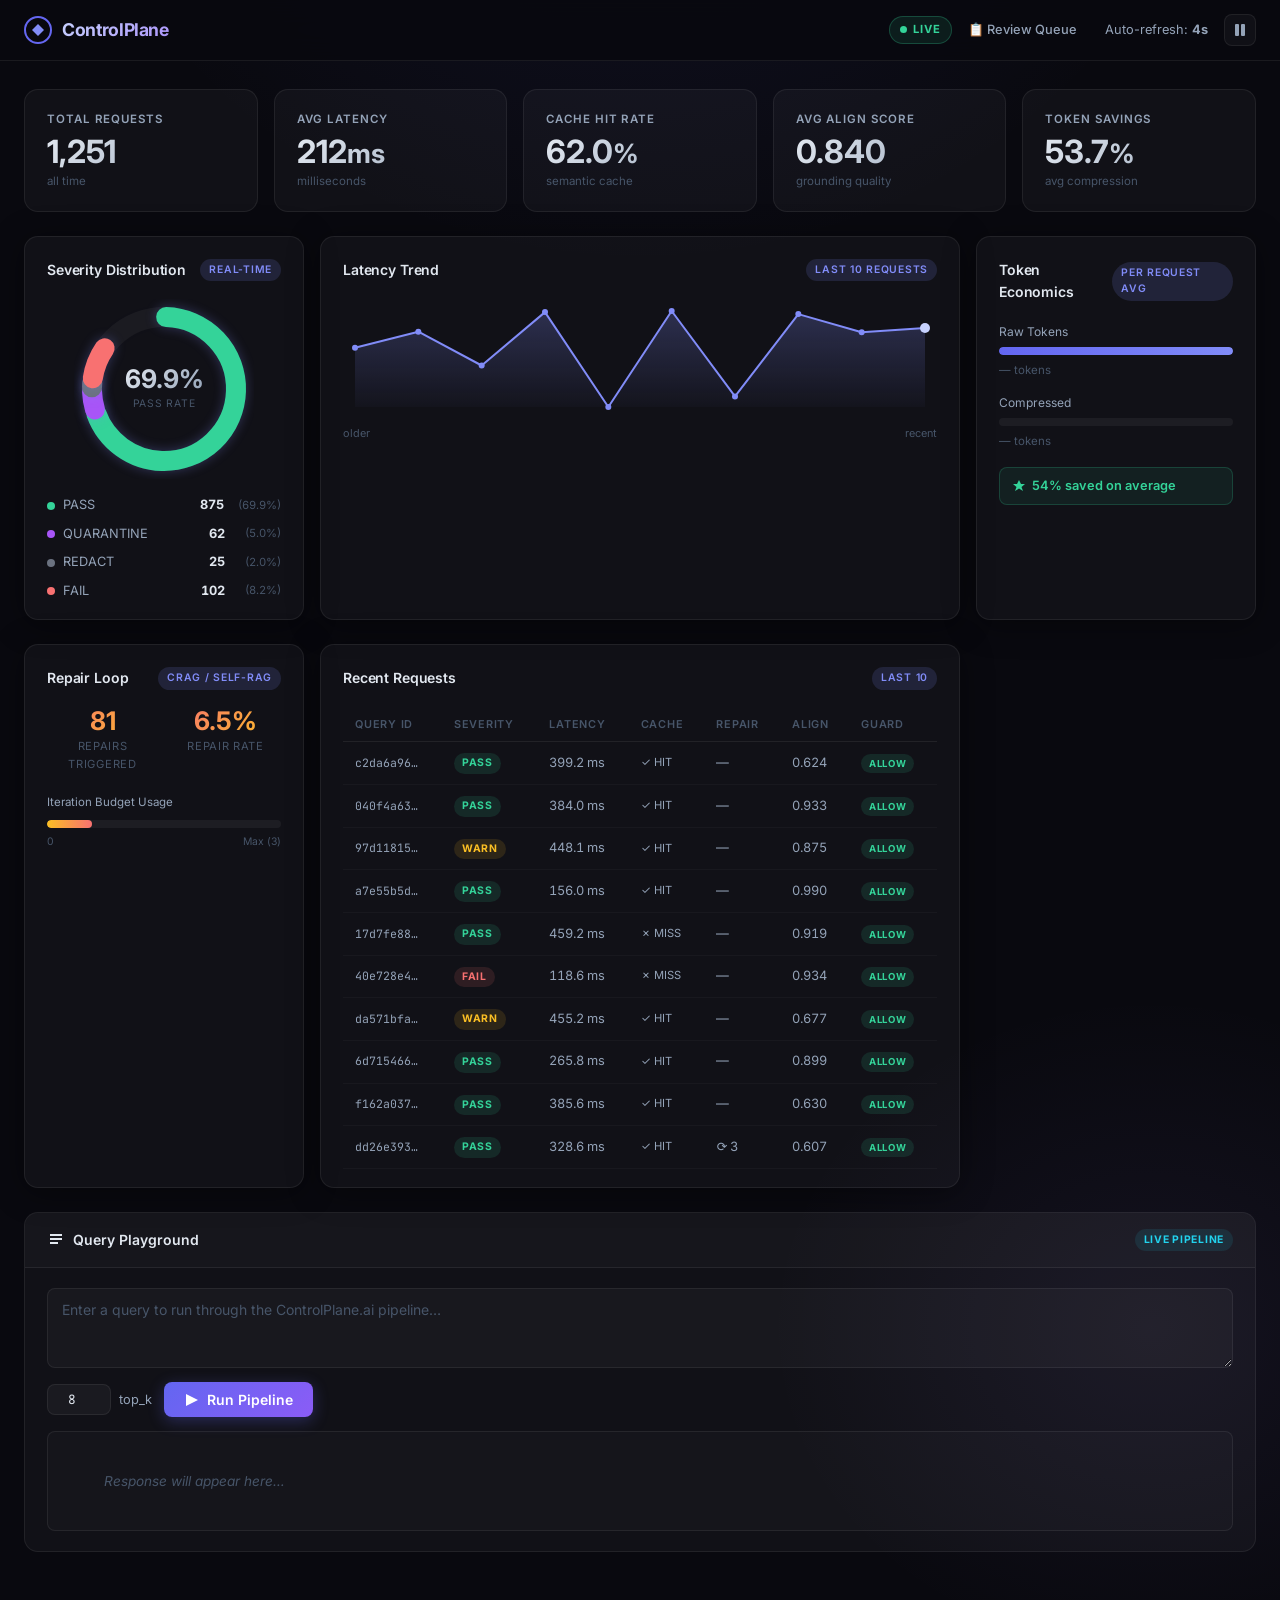
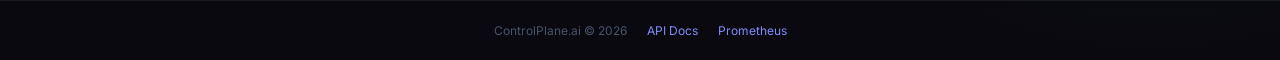
==== commit 6e90219f: "Fix HITL edit interruption, remove WARN severity, fix token bar visual overflow" ====
--- a/dashboard/index.html
+++ b/dashboard/index.html
@@ -104,7 +104,6 @@
         </div>
         <div class="legend" id="severityLegend">
           <div class="legend-item"><span class="legend-dot pass"></span> PASS <strong id="legPass">0</strong><span id="legPassPct" class="legend-pct"></span></div>
-          <div class="legend-item"><span class="legend-dot warn"></span> WARN <strong id="legWarn">0</strong><span id="legWarnPct" class="legend-pct"></span></div>
           <div class="legend-item"><span class="legend-dot quarantine"></span> QUARANTINE <strong id="legQuarantine">0</strong><span id="legQuarantinePct" class="legend-pct"></span></div>
           <div class="legend-item"><span class="legend-dot redact"></span> REDACT <strong id="legRedact">0</strong><span id="legRedactPct" class="legend-pct"></span></div>
           <div class="legend-item"><span class="legend-dot fail"></span> FAIL <strong id="legFail">0</strong><span id="legFailPct" class="legend-pct"></span></div>
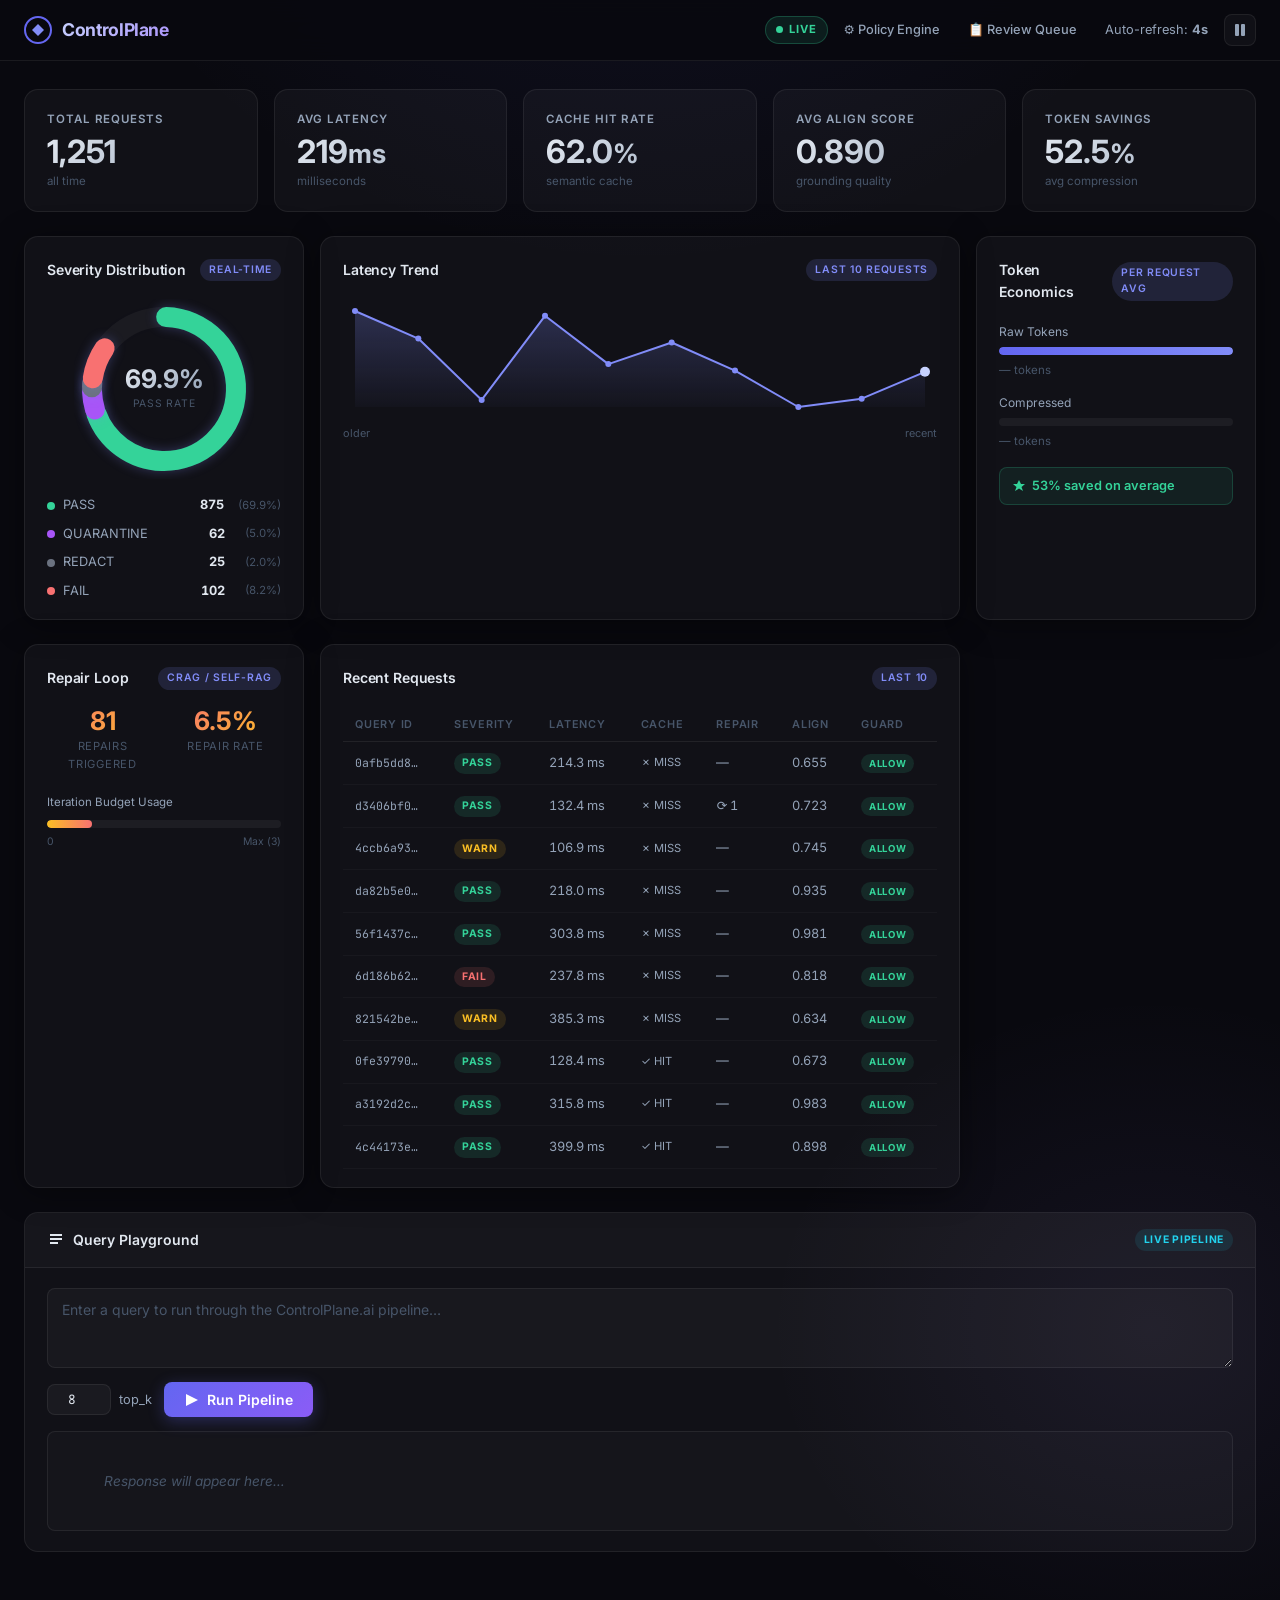
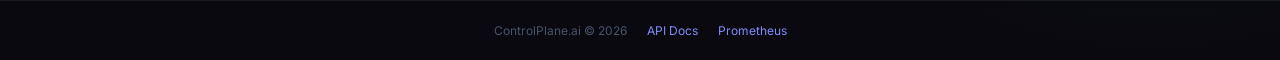
==== commit 6c3d62b4: "Implement Enterprise AI Security Features: Session Risk, Dynamic Policy UI, AI-as-Judge Bias Check, " ====
--- a/dashboard/index.html
+++ b/dashboard/index.html
@@ -40,6 +40,7 @@
           <span class="live-dot"></span>
           <span>LIVE</span>
         </div>
+        <a href="/dashboard/policy.html" style="color: var(--clr-text-sub); font-size: 0.8rem; text-decoration: none; margin-right: 12px; font-weight: 500;">⚙️ Policy Engine</a>
         <a href="/dashboard/hitl.html" style="color: var(--clr-text-sub); font-size: 0.8rem; text-decoration: none; margin-right: 12px; font-weight: 500;">📋 Review Queue</a>
         <span class="update-label">Auto-refresh: <strong id="refreshCountdown">5s</strong></span>
         <button class="btn-icon" id="pauseBtn" title="Pause refresh" aria-label="Pause auto-refresh">
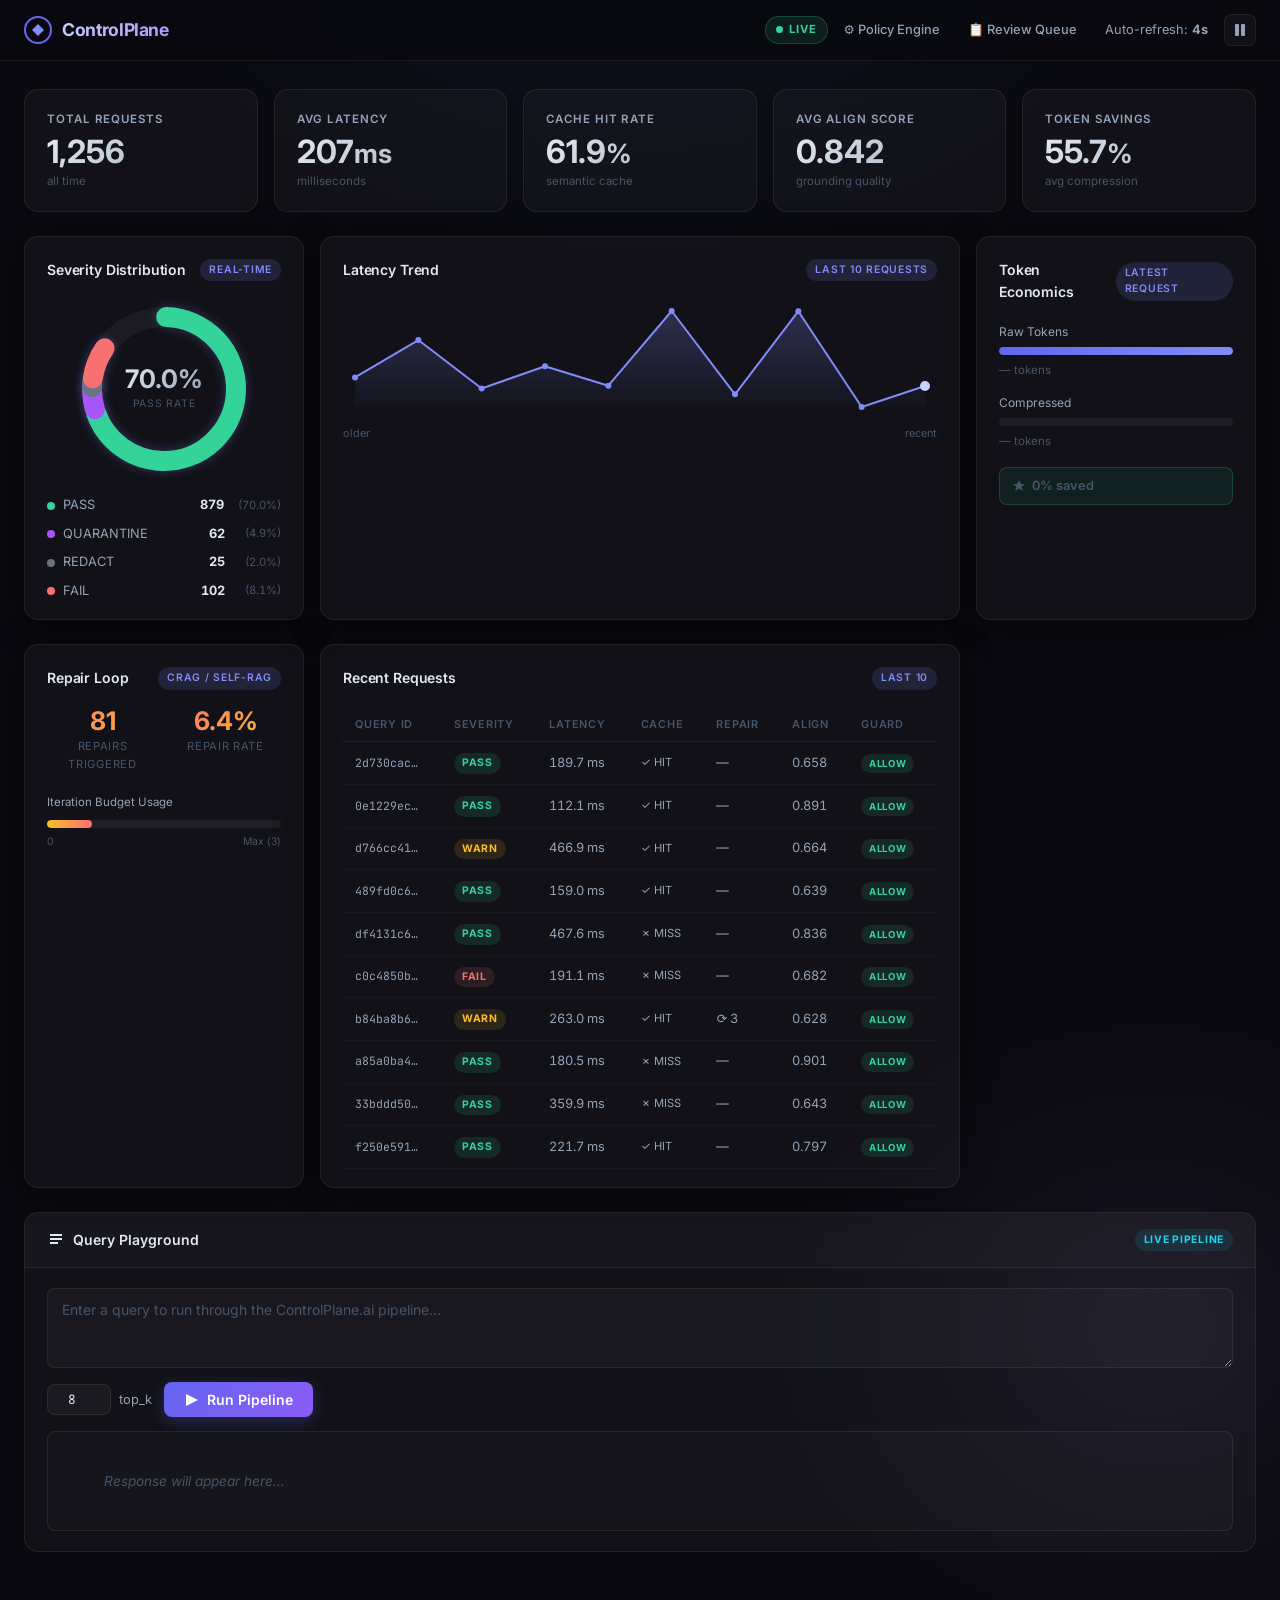
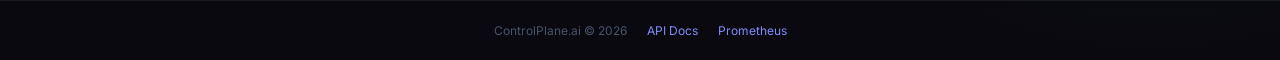
==== commit 3673aeaa: "Update Token Economics panel to show savings for the latest request instead of global average" ====
--- a/dashboard/index.html
+++ b/dashboard/index.html
@@ -130,7 +130,7 @@
       <div class="chart-card" id="tokenCard">
         <div class="chart-header">
           <h2 class="chart-title">Token Economics</h2>
-          <span class="chart-badge">Per request avg</span>
+          <span class="chart-badge">Latest request</span>
         </div>
         <div class="token-bars">
           <div class="token-bar-group">
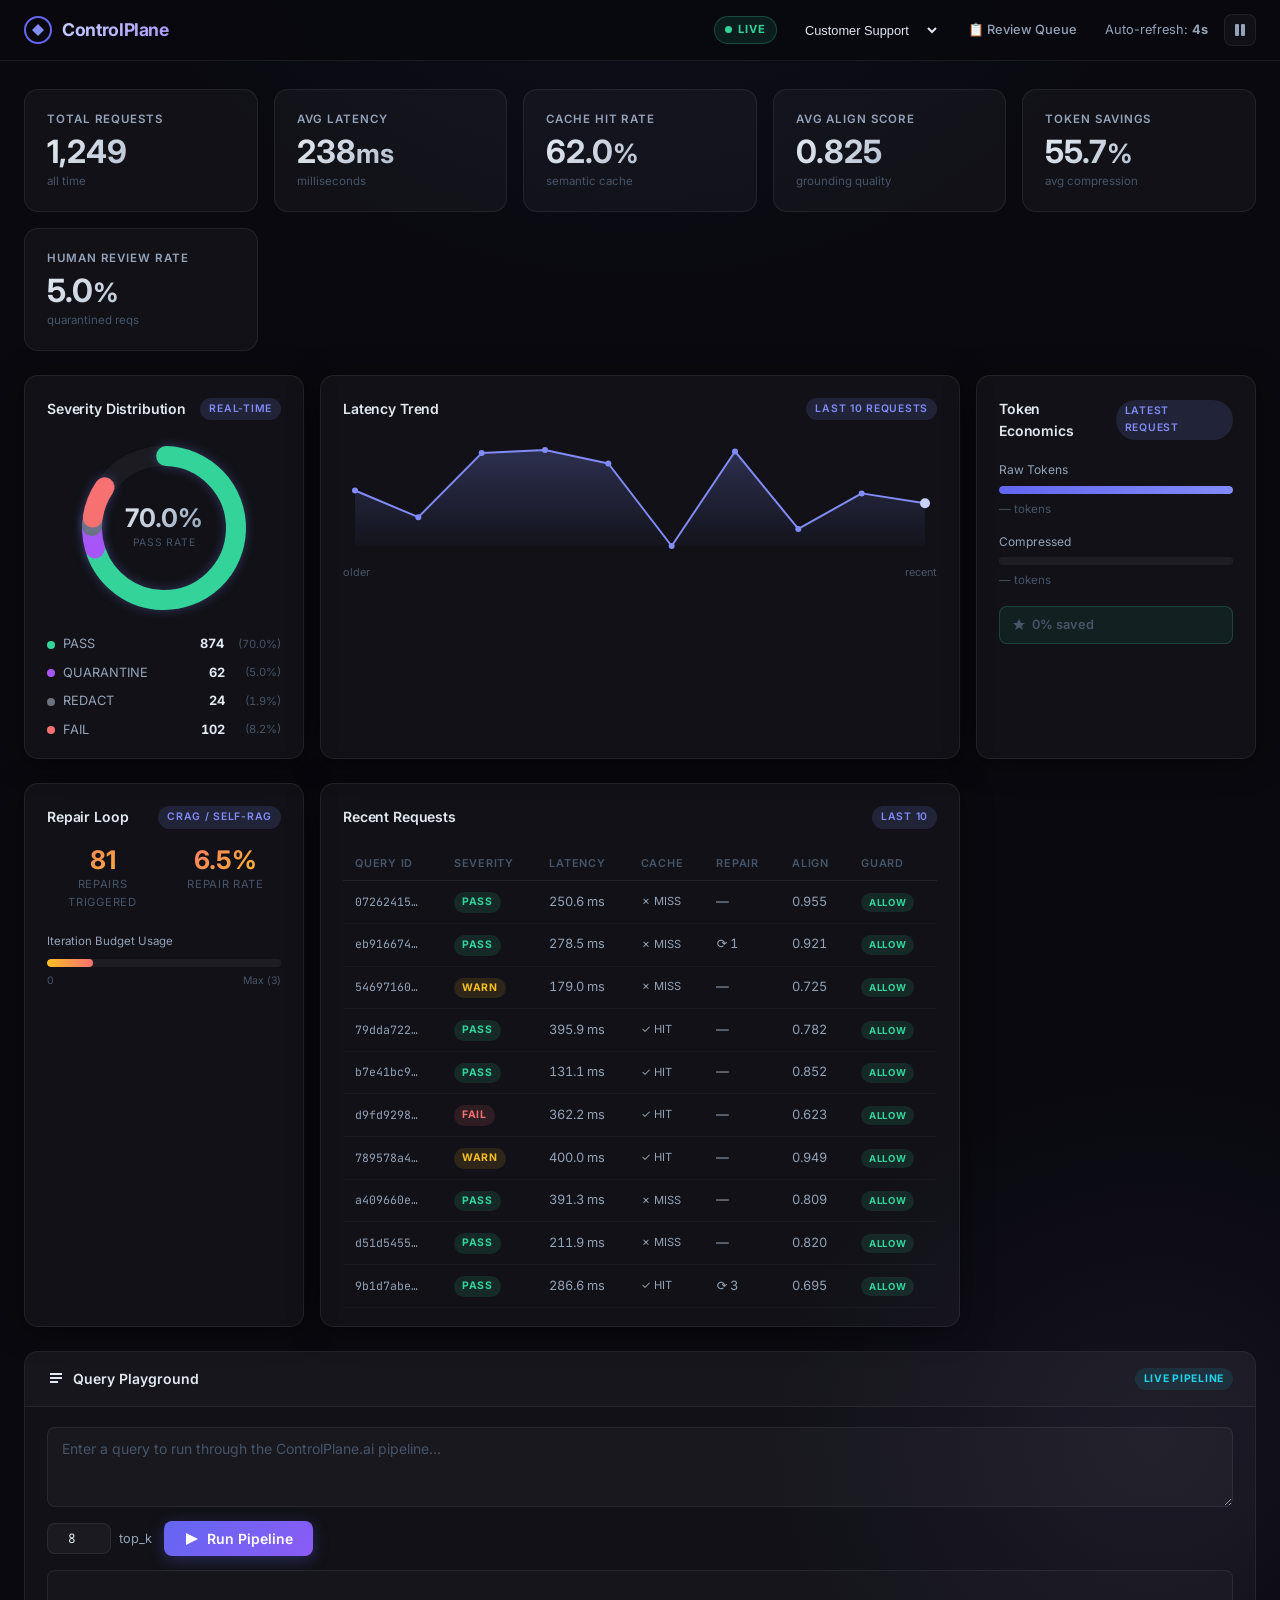
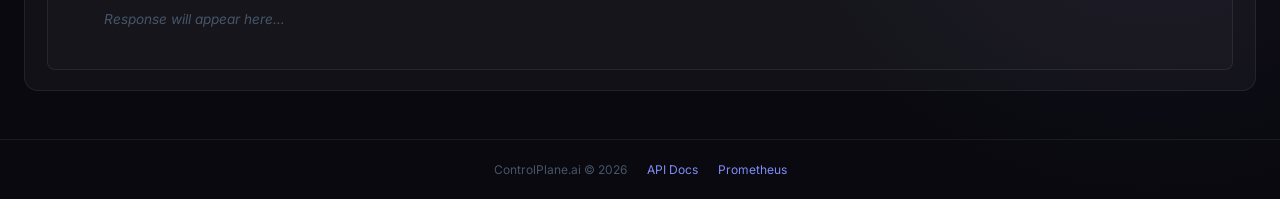
==== commit c6fe9092: "Implement enterprise AI governance pipeline, dynamic policy engine, session risk tracking, HITL revi" ====
--- a/dashboard/index.html
+++ b/dashboard/index.html
@@ -40,7 +40,12 @@
           <span class="live-dot"></span>
           <span>LIVE</span>
         </div>
-        <a href="/dashboard/policy.html" style="color: var(--clr-text-sub); font-size: 0.8rem; text-decoration: none; margin-right: 12px; font-weight: 500;">⚙️ Policy Engine</a>
+        <select id="appSelector" style="background: var(--bg-surface); color: var(--clr-text); border: 1px solid var(--border-subtle); border-radius: 4px; padding: 4px 8px; margin-right: 12px; font-size: 0.8rem;">
+            <option value="all" style="background: #1e1e2e; color: #fff;">All Apps</option>
+            <option value="customer_support" style="background: #1e1e2e; color: #fff;" selected>Customer Support</option>
+            <option value="internal_copilot" style="background: #1e1e2e; color: #fff;">Internal Copilot</option>
+            <option value="regulated_decision" style="background: #1e1e2e; color: #fff;">Regulated Decision</option>
+        </select>
         <a href="/dashboard/hitl.html" style="color: var(--clr-text-sub); font-size: 0.8rem; text-decoration: none; margin-right: 12px; font-weight: 500;">📋 Review Queue</a>
         <span class="update-label">Auto-refresh: <strong id="refreshCountdown">5s</strong></span>
         <button class="btn-icon" id="pauseBtn" title="Pause refresh" aria-label="Pause auto-refresh">
@@ -84,6 +89,11 @@
         <div class="kpi-label">Token Savings</div>
         <div class="kpi-value" id="valSavings">—</div>
         <div class="kpi-sub">avg compression</div>
+      </div>
+      <div class="kpi-card" id="kpiHumanReview">
+        <div class="kpi-label">Human Review Rate</div>
+        <div class="kpi-value" id="valHumanReview">—</div>
+        <div class="kpi-sub">quarantined reqs</div>
       </div>
     </section>
 
